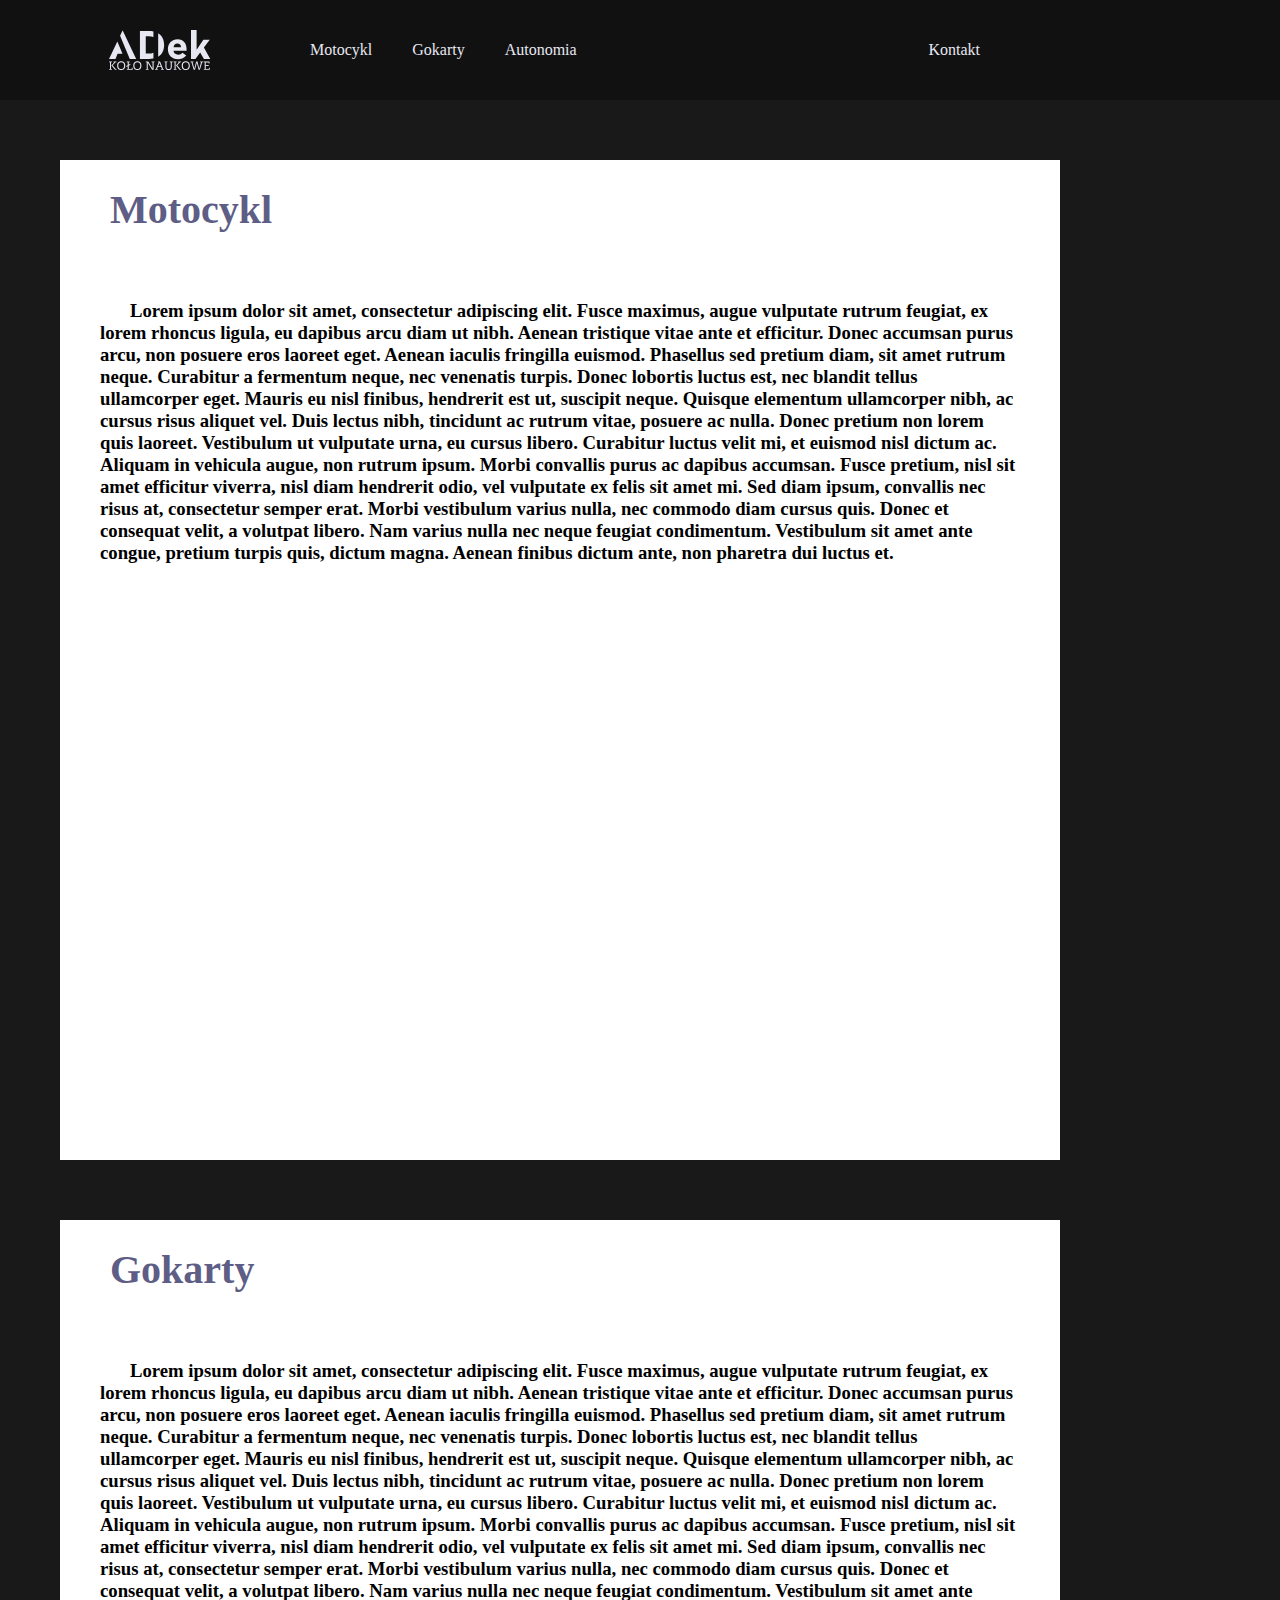
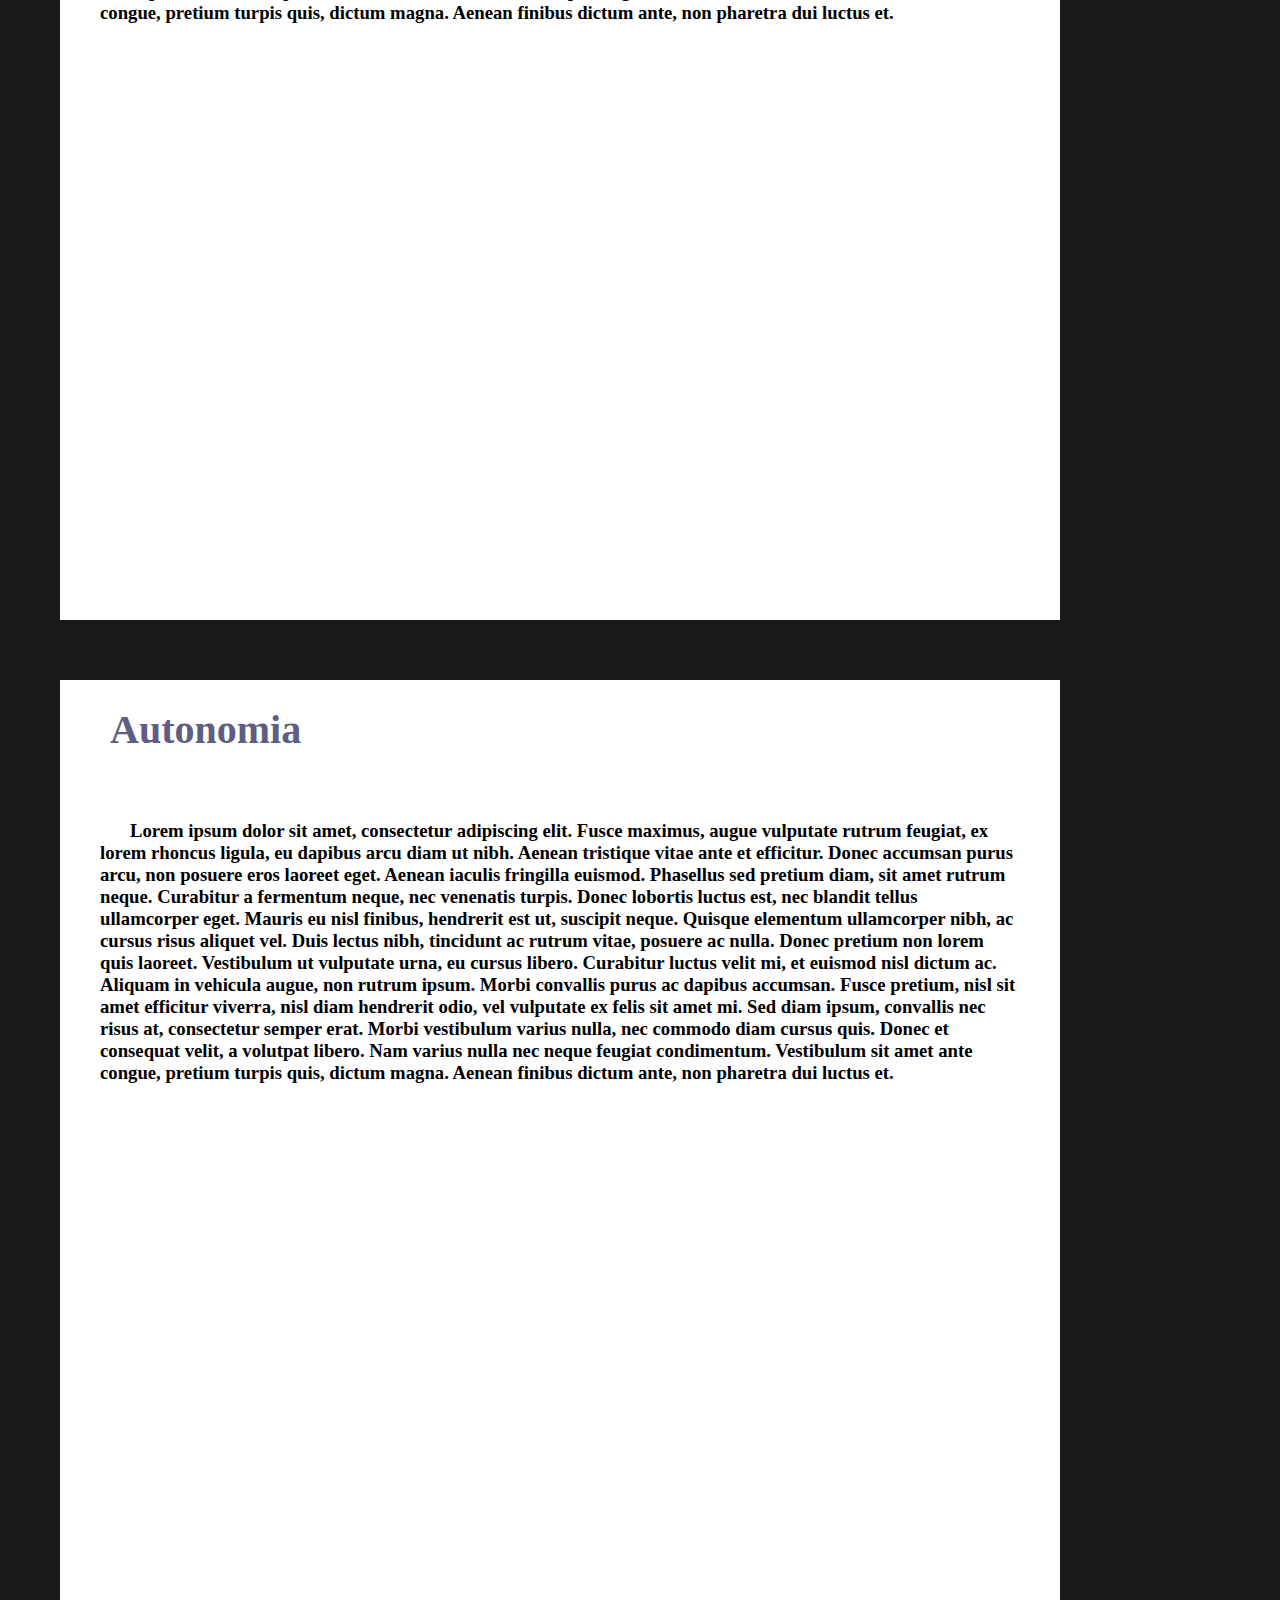
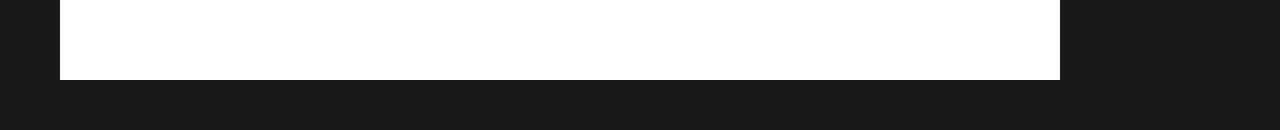
==== index.html @ f491e6d8 "unpack from redundant folder + README update" ====
<!DOCTYPE html>
<html lang="en">
<head>
  <meta charset="UTF-8">
  <title>ADek Koło Naukowe</title>
  <link rel="shortcut icon" href="img/A_shortcut.png" type="image/png" >
  <link rel="stylesheet" href="style.css">
</head>
<body>
  <nav>
    <div class="wrapper">
      <div class="img-logo">
        <a href="index.html">
          <svg xmlns="http://www.w3.org/2000/svg" xmlns:xlink="http://www.w3.org/1999/xlink" preserveAspectRatio="xMidYMid" width="221.938" height="87.625" viewBox="0 0 221.938 87.625">
            <defs>
              <style>
                .cls-1 {
                  fill: #e7e7f2;
                  fill-rule: evenodd;
                }
              </style>
            </defs>
            <g>
              <path d="M221.922,63.344 L207.923,63.344 L199.673,49.095 L189.341,63.344 L179.591,63.344 L179.591,0.015 L191.924,0.015 L191.924,43.512 L206.673,21.097 L220.672,21.097 L207.840,38.512 L221.922,63.344 ZM151.508,54.011 C155.758,54.011 159.091,52.178 160.924,49.761 L169.174,56.011 C165.007,61.344 159.007,64.177 151.091,64.177 C137.842,64.177 129.009,55.011 129.009,42.345 C129.009,29.679 137.675,20.263 150.341,20.263 C163.591,20.263 169.924,30.096 169.924,41.679 L169.924,45.595 L141.425,45.595 C141.759,50.928 145.508,54.011 151.508,54.011 ZM157.841,37.846 C157.674,33.096 154.924,29.513 150.008,29.513 C145.008,29.513 141.759,33.013 141.509,37.846 L157.841,37.846 ZM107.757,7.097 C116.090,12.180 120.756,20.930 120.756,32.679 C120.756,44.428 116.173,53.261 107.757,58.344 L107.757,7.097 ZM67.759,63.344 L67.759,2.098 L87.258,2.098 C90.841,2.098 94.258,2.431 97.341,3.098 L97.341,15.597 C94.425,14.430 90.925,13.847 86.842,13.847 L80.509,13.847 L80.509,51.678 L86.842,51.678 C90.925,51.678 94.425,51.095 97.341,49.845 L97.341,62.344 C94.258,63.011 90.841,63.344 87.258,63.344 L67.759,63.344 ZM24.259,12.430 L29.675,1.014 L30.009,1.014 L59.590,63.344 L45.508,63.344 L24.259,12.430 ZM18.843,52.261 L14.176,63.344 L0.010,63.344 L18.259,25.096 L29.592,52.261 L18.843,52.261 Z" class="cls-1"/>
              <path d="M207.514,87.344 C207.432,86.822 207.432,86.272 207.514,85.832 L209.577,85.557 L209.577,70.709 L207.514,70.434 C207.432,69.994 207.432,69.444 207.514,68.921 L220.163,68.921 L220.163,73.376 C219.695,73.458 218.843,73.458 218.376,73.376 L218.156,70.984 L211.914,70.984 L211.914,77.060 L218.376,76.895 L218.376,78.958 L211.914,78.793 L211.914,85.282 L218.705,85.282 L218.925,82.890 C219.393,82.807 220.245,82.807 220.713,82.890 L220.713,87.344 L207.514,87.344 ZM204.157,70.709 L199.152,87.344 L196.375,87.344 L192.498,72.358 L192.388,71.259 L192.333,71.259 L192.223,72.358 L188.346,87.344 L185.569,87.344 L180.565,70.709 L178.585,70.434 C178.502,69.994 178.502,69.444 178.585,68.921 L185.047,68.921 C185.129,69.444 185.129,69.994 185.047,70.434 L183.039,70.709 L186.834,84.182 L186.944,85.282 L186.999,85.282 L187.109,84.182 L190.931,69.196 L193.873,69.196 L197.612,84.182 L197.722,85.282 L197.777,85.282 L197.887,84.182 L201.682,70.681 L199.730,70.434 C199.647,69.994 199.647,69.444 199.730,68.921 L206.136,68.921 C206.219,69.444 206.219,69.994 206.136,70.434 L204.157,70.709 ZM168.189,87.619 C163.844,87.619 159.252,85.254 159.252,78.133 C159.252,71.011 163.844,68.646 168.189,68.646 C172.533,68.646 177.125,71.011 177.125,78.133 C177.125,85.254 172.533,87.619 168.189,87.619 ZM168.189,70.709 C164.807,70.709 161.727,72.908 161.727,78.133 C161.727,83.357 164.807,85.557 168.189,85.557 C171.571,85.557 174.650,83.357 174.650,78.133 C174.650,72.908 171.571,70.709 168.189,70.709 ZM154.576,87.344 L146.794,77.610 L153.118,70.654 L151.441,70.434 C151.359,69.994 151.359,69.444 151.441,68.921 L157.765,68.921 C157.848,69.444 157.848,69.994 157.765,70.434 L155.703,70.709 L149.736,77.445 L149.186,77.583 L149.186,77.638 L149.736,77.775 L156.143,85.584 L158.205,85.832 C158.288,86.272 158.288,86.822 158.205,87.344 L154.576,87.344 ZM145.969,70.709 L145.969,85.557 L148.031,85.832 C148.114,86.272 148.114,86.822 148.031,87.344 L141.570,87.344 C141.487,86.822 141.487,86.272 141.570,85.832 L143.632,85.557 L143.632,70.709 L141.570,70.434 C141.487,69.994 141.487,69.444 141.570,68.921 L148.031,68.921 C148.114,69.444 148.114,69.994 148.031,70.434 L145.969,70.709 ZM137.580,70.709 L137.580,80.882 C137.580,85.419 134.858,87.619 130.569,87.619 C126.279,87.619 123.557,85.419 123.557,80.882 L123.557,70.709 L121.495,70.434 C121.412,69.994 121.412,69.444 121.495,68.921 L127.956,68.921 C128.039,69.444 128.039,69.994 127.956,70.434 L125.894,70.709 L125.894,80.882 C125.894,83.907 127.379,85.557 130.569,85.557 C133.758,85.557 135.243,83.907 135.243,80.882 L135.243,70.709 L133.181,70.434 C133.098,69.994 133.098,69.444 133.181,68.921 L139.642,68.921 C139.725,69.444 139.725,69.994 139.642,70.434 L137.580,70.709 ZM113.931,87.344 C113.848,86.822 113.848,86.272 113.931,85.832 L115.883,85.584 L114.233,81.295 L106.892,81.295 L105.214,85.557 L107.222,85.832 C107.304,86.272 107.304,86.822 107.222,87.344 L100.760,87.344 C100.678,86.822 100.678,86.272 100.760,85.832 L102.767,85.557 L108.844,70.626 L107.194,70.434 C107.112,69.994 107.112,69.444 107.194,68.921 L111.869,68.921 L118.468,85.584 L120.392,85.832 C120.475,86.272 120.475,86.822 120.392,87.344 L113.931,87.344 ZM110.741,72.084 L110.631,70.984 L110.576,70.984 L110.466,72.084 L107.689,79.233 L113.463,79.233 L110.741,72.084 ZM97.733,70.709 L97.733,87.344 L94.378,87.344 L85.305,72.194 L85.002,71.094 L84.947,71.094 L84.947,85.557 L87.009,85.832 C87.092,86.272 87.092,86.822 87.009,87.344 L80.548,87.344 C80.465,86.822 80.465,86.272 80.548,85.832 L82.610,85.557 L82.610,70.709 L80.548,70.434 C80.465,69.994 80.465,69.444 80.548,68.921 L85.964,68.921 L95.011,84.044 L95.341,85.419 L95.396,85.419 L95.396,70.709 L93.333,70.434 C93.251,69.994 93.251,69.444 93.333,68.921 L99.795,68.921 C99.878,69.444 99.878,69.994 99.795,70.434 L97.733,70.709 ZM62.122,87.619 C57.778,87.619 53.186,85.254 53.186,78.133 C53.186,71.011 57.778,68.646 62.122,68.646 C66.466,68.646 71.058,71.011 71.058,78.133 C71.058,85.254 66.466,87.619 62.122,87.619 ZM62.122,70.709 C58.740,70.709 55.660,72.908 55.660,78.133 C55.660,83.357 58.740,85.557 62.122,85.557 C65.504,85.557 68.584,83.357 68.584,78.133 C68.584,72.908 65.504,70.709 62.122,70.709 ZM38.913,85.832 L40.975,85.557 L40.975,79.205 L37.923,81.157 L37.923,79.095 L40.975,77.363 L40.975,70.709 L38.913,70.434 C38.831,69.994 38.831,69.444 38.913,68.921 L45.375,68.921 C45.457,69.444 45.457,69.994 45.375,70.434 L43.313,70.709 L43.313,76.263 L46.860,74.146 L46.860,76.208 L43.313,78.133 L43.313,85.282 L49.829,85.282 L50.049,82.890 C50.517,82.807 51.369,82.807 51.837,82.890 L51.837,87.344 L38.913,87.344 C38.831,86.822 38.831,86.272 38.913,85.832 ZM26.730,87.619 C22.385,87.619 17.794,85.254 17.794,78.133 C17.794,71.011 22.385,68.646 26.730,68.646 C31.074,68.646 35.666,71.011 35.666,78.133 C35.666,85.254 31.074,87.619 26.730,87.619 ZM26.730,70.709 C23.348,70.709 20.268,72.908 20.268,78.133 C20.268,83.357 23.348,85.557 26.730,85.557 C30.112,85.557 33.191,83.357 33.191,78.133 C33.191,72.908 30.112,70.709 26.730,70.709 ZM13.117,87.344 L5.335,77.610 L11.660,70.654 L9.982,70.434 C9.900,69.994 9.900,69.444 9.982,68.921 L16.306,68.921 C16.389,69.444 16.389,69.994 16.306,70.434 L14.244,70.709 L8.277,77.445 L7.728,77.583 L7.728,77.638 L8.277,77.775 L14.684,85.584 L16.746,85.832 C16.829,86.272 16.829,86.822 16.746,87.344 L13.117,87.344 ZM4.510,70.709 L4.510,85.557 L6.573,85.832 C6.655,86.272 6.655,86.822 6.573,87.344 L0.111,87.344 C0.029,86.822 0.029,86.272 0.111,85.832 L2.173,85.557 L2.173,70.709 L0.111,70.434 C0.029,69.994 0.029,69.444 0.111,68.921 L6.573,68.921 C6.655,69.444 6.655,69.994 6.573,70.434 L4.510,70.709 Z" class="cls-1"/>
            </g>
          </svg>
        </a>
      </div>
      <ul class="nav-left">
        <li><a href="#moto">Motocykl</a></li>
        <li><a href="#gok">Gokarty</a></li>
        <li><a href="#auto">Autonomia</a></li>
      </ul>
      <ul class="nav-right">
        <li><a href="kontakt.html">Kontakt</a></li>
      </ul>
    </div>
  </nav>
  <div class="wrapper box">
    <h2 id="moto">Motocykl</h2>
    <h3>Lorem ipsum dolor sit amet, consectetur adipiscing elit. Fusce maximus, augue vulputate rutrum feugiat, ex lorem rhoncus ligula, eu dapibus arcu diam ut nibh. Aenean tristique vitae ante et efficitur. Donec accumsan purus arcu, non posuere eros laoreet eget. Aenean iaculis fringilla euismod. Phasellus sed pretium diam, sit amet rutrum neque. Curabitur a fermentum neque, nec venenatis turpis. Donec lobortis luctus est, nec blandit tellus ullamcorper eget.

      Mauris eu nisl finibus, hendrerit est ut, suscipit neque. Quisque elementum ullamcorper nibh, ac cursus risus aliquet vel. Duis lectus nibh, tincidunt ac rutrum vitae, posuere ac nulla. Donec pretium non lorem quis laoreet. Vestibulum ut vulputate urna, eu cursus libero. Curabitur luctus velit mi, et euismod nisl dictum ac. Aliquam in vehicula augue, non rutrum ipsum. Morbi convallis purus ac dapibus accumsan. Fusce pretium, nisl sit amet efficitur viverra, nisl diam hendrerit odio, vel vulputate ex felis sit amet mi. Sed diam ipsum, convallis nec risus at, consectetur semper erat. Morbi vestibulum varius nulla, nec commodo diam cursus quis. Donec et consequat velit, a volutpat libero. Nam varius nulla nec neque feugiat condimentum. Vestibulum sit amet ante congue, pretium turpis quis, dictum magna. Aenean finibus dictum ante, non pharetra dui luctus et.</h3>
  </div>
  <div class="wrapper box">
    <h2 id="gok">Gokarty</h2>
    <h3>Lorem ipsum dolor sit amet, consectetur adipiscing elit. Fusce maximus, augue vulputate rutrum feugiat, ex lorem rhoncus ligula, eu dapibus arcu diam ut nibh. Aenean tristique vitae ante et efficitur. Donec accumsan purus arcu, non posuere eros laoreet eget. Aenean iaculis fringilla euismod. Phasellus sed pretium diam, sit amet rutrum neque. Curabitur a fermentum neque, nec venenatis turpis. Donec lobortis luctus est, nec blandit tellus ullamcorper eget.

      Mauris eu nisl finibus, hendrerit est ut, suscipit neque. Quisque elementum ullamcorper nibh, ac cursus risus aliquet vel. Duis lectus nibh, tincidunt ac rutrum vitae, posuere ac nulla. Donec pretium non lorem quis laoreet. Vestibulum ut vulputate urna, eu cursus libero. Curabitur luctus velit mi, et euismod nisl dictum ac. Aliquam in vehicula augue, non rutrum ipsum. Morbi convallis purus ac dapibus accumsan. Fusce pretium, nisl sit amet efficitur viverra, nisl diam hendrerit odio, vel vulputate ex felis sit amet mi. Sed diam ipsum, convallis nec risus at, consectetur semper erat. Morbi vestibulum varius nulla, nec commodo diam cursus quis. Donec et consequat velit, a volutpat libero. Nam varius nulla nec neque feugiat condimentum. Vestibulum sit amet ante congue, pretium turpis quis, dictum magna. Aenean finibus dictum ante, non pharetra dui luctus et.</h3>
  </div>
  <div class="wrapper box">
    <h2 id="auto">Autonomia</h2>
    <h3>Lorem ipsum dolor sit amet, consectetur adipiscing elit. Fusce maximus, augue vulputate rutrum feugiat, ex lorem rhoncus ligula, eu dapibus arcu diam ut nibh. Aenean tristique vitae ante et efficitur. Donec accumsan purus arcu, non posuere eros laoreet eget. Aenean iaculis fringilla euismod. Phasellus sed pretium diam, sit amet rutrum neque. Curabitur a fermentum neque, nec venenatis turpis. Donec lobortis luctus est, nec blandit tellus ullamcorper eget.
      
    Mauris eu nisl finibus, hendrerit est ut, suscipit neque. Quisque elementum ullamcorper nibh, ac cursus risus aliquet vel. Duis lectus nibh, tincidunt ac rutrum vitae, posuere ac nulla. Donec pretium non lorem quis laoreet. Vestibulum ut vulputate urna, eu cursus libero. Curabitur luctus velit mi, et euismod nisl dictum ac. Aliquam in vehicula augue, non rutrum ipsum. Morbi convallis purus ac dapibus accumsan. Fusce pretium, nisl sit amet efficitur viverra, nisl diam hendrerit odio, vel vulputate ex felis sit amet mi. Sed diam ipsum, convallis nec risus at, consectetur semper erat. Morbi vestibulum varius nulla, nec commodo diam cursus quis. Donec et consequat velit, a volutpat libero. Nam varius nulla nec neque feugiat condimentum. Vestibulum sit amet ante congue, pretium turpis quis, dictum magna. Aenean finibus dictum ante, non pharetra dui luctus et.</h3>
  </div>
</body>
</html>
---- style.css ----
*{
  margin: 0;
  padding: 0;
  font-family:lato;
}

body {
  background-color:#1a1919;
}

#wip_body {
  background-color:#2b2b4e;
}

nav {
  
  width: 100%;
  height: 100px;
  background-color: #111111;
}

.wrapper {
  display: flex;
  margin: 0 auto 0 60px;
  width: 1000px;
}

.img-logo {
  position: relative;
  width:200px; 
  height:100px;
  text-align:center;
  margin-right: 30px;
}

.img-logo a svg {
  height: 40px;
  width:auto;
  top: 50%;
  margin-top: 30px;
  transition: transform .5s;
}

.img-logo a svg:hover{
  transform: scale(1.1);
}

ul {

}

ul li {
  float: left;
  list-style: none;
  line-height: 100px;
}

ul li a {
  display: block;
  text-decoration:none;
  color: #e7e7f2;
  padding: 0 20px;
}

ul li a:hover {
  color: #b6acd8;
  /*background-color: #2b2b4e;*/
}

.nav-right {
  margin: 0 60px 0 auto;
}

.nav-right li {
  float: right;
}

.nav-right li a {
  
}

.box {
  display:block;
  margin-top:60px;
  margin-bottom: 50px;
  width:1000px;
  height:1000px;
  background-color: #ffffff;
}

.box h2 {
  font-size: 40px;
  color: #5d5d85;
  text-indent:50px;
  line-height: 100px;
}

.box h3 {
  margin: 40px;
  text-indent: 30px;
}

#wip-box {
  position: relative;
  width:200px;
  height:200px;
}

#wip_video {
  height: 260px;
  width:auto;
  padding:20px;

  margin: 200px 400px;
}
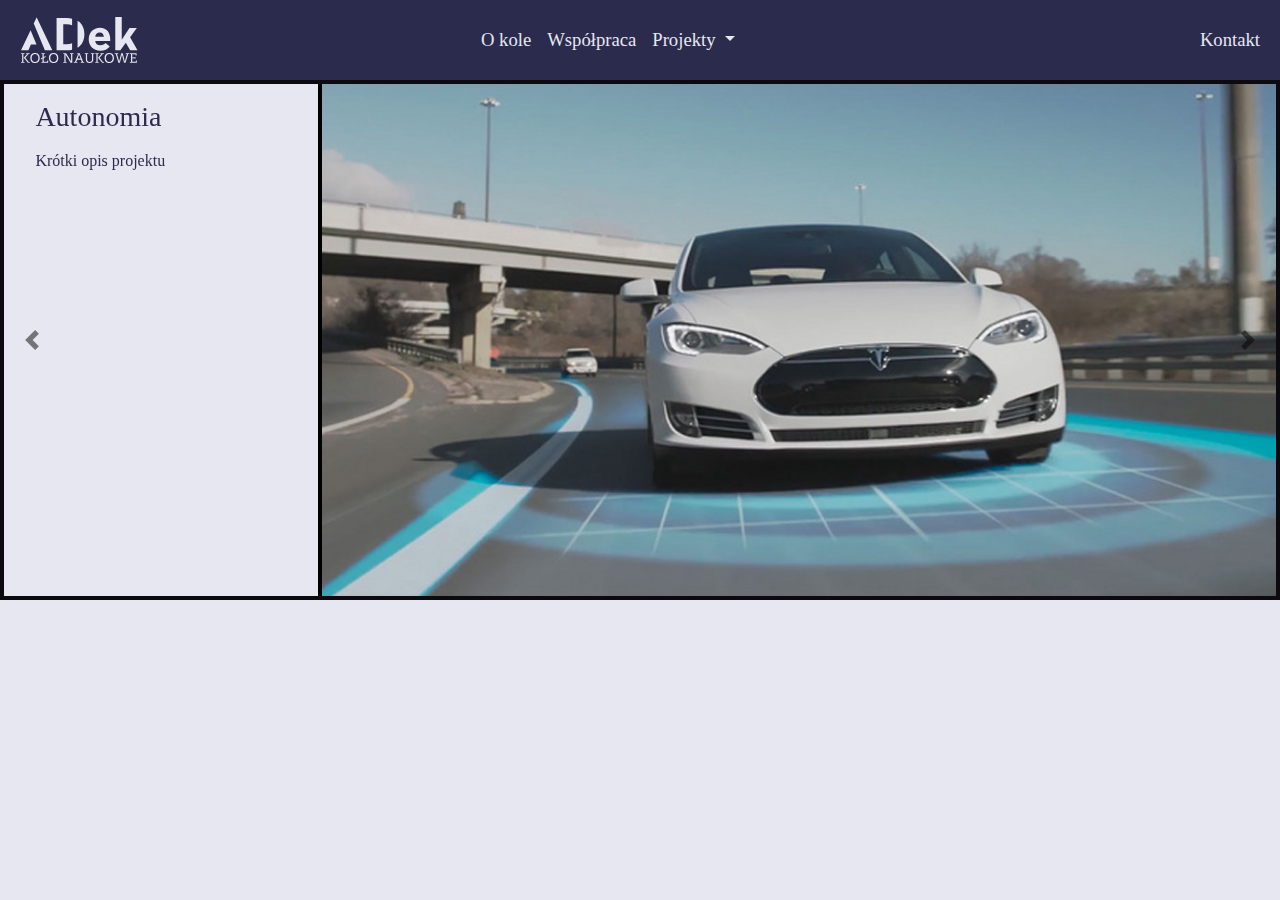
==== commit c2d0ddfe: "Created WIP page & begin rework of index" ====
--- a/index.html
+++ b/index.html
@@ -2,58 +2,141 @@
 <html lang="en">
 <head>
   <meta charset="UTF-8">
+
   <title>ADek Koło Naukowe</title>
-  <link rel="shortcut icon" href="img/A_shortcut.png" type="image/png" >
-  <link rel="stylesheet" href="style.css">
+  <link rel="shortcut icon" href="img/A_shortcut.png" type="image/png">
+
+    <!--JQuery is needed for responsive items-->
+    <script src="https://code.jquery.com/jquery-3.2.1.slim.min.js" integrity="sha384-KJ3o2DKtIkvYIK3UENzmM7KCkRr/rE9/Qpg6aAZGJwFDMVNA/GpGFF93hXpG5KkN" crossorigin="anonymous"></script>
+
+    <!--Check if this is a Bootstrap requirement or can be cut-->
+    <script src="https://cdnjs.cloudflare.com/ajax/libs/popper.js/1.12.9/umd/popper.min.js" integrity="sha384-ApNbgh9B+Y1QKtv3Rn7W3mgPxhU9K/ScQsAP7hUibX39j7fakFPskvXusvfa0b4Q" crossorigin="anonymous"></script>
+    
+    <!--Bootstrap. Linked online now, should be linked locally in final version.-->
+    <script src="https://maxcdn.bootstrapcdn.com/bootstrap/4.0.0/js/bootstrap.min.js" integrity="sha384-JZR6Spejh4U02d8jOt6vLEHfe/JQGiRRSQQxSfFWpi1MquVdAyjUar5+76PVCmYl" crossorigin="anonymous"></script>
+    <link rel="stylesheet" href="https://maxcdn.bootstrapcdn.com/bootstrap/4.0.0/css/bootstrap.min.css" integrity="sha384-Gn5384xqQ1aoWXA+058RXPxPg6fy4IWvTNh0E263XmFcJlSAwiGgFAW/dAiS6JXm" crossorigin="anonymous">
+    
+    <!--Custom CSS-->
+    <link rel="stylesheet" type="text/css" href="style.css">
 </head>
+
 <body>
-  <nav>
-    <div class="wrapper">
-      <div class="img-logo">
-        <a href="index.html">
-          <svg xmlns="http://www.w3.org/2000/svg" xmlns:xlink="http://www.w3.org/1999/xlink" preserveAspectRatio="xMidYMid" width="221.938" height="87.625" viewBox="0 0 221.938 87.625">
-            <defs>
-              <style>
-                .cls-1 {
-                  fill: #e7e7f2;
-                  fill-rule: evenodd;
-                }
-              </style>
-            </defs>
-            <g>
-              <path d="M221.922,63.344 L207.923,63.344 L199.673,49.095 L189.341,63.344 L179.591,63.344 L179.591,0.015 L191.924,0.015 L191.924,43.512 L206.673,21.097 L220.672,21.097 L207.840,38.512 L221.922,63.344 ZM151.508,54.011 C155.758,54.011 159.091,52.178 160.924,49.761 L169.174,56.011 C165.007,61.344 159.007,64.177 151.091,64.177 C137.842,64.177 129.009,55.011 129.009,42.345 C129.009,29.679 137.675,20.263 150.341,20.263 C163.591,20.263 169.924,30.096 169.924,41.679 L169.924,45.595 L141.425,45.595 C141.759,50.928 145.508,54.011 151.508,54.011 ZM157.841,37.846 C157.674,33.096 154.924,29.513 150.008,29.513 C145.008,29.513 141.759,33.013 141.509,37.846 L157.841,37.846 ZM107.757,7.097 C116.090,12.180 120.756,20.930 120.756,32.679 C120.756,44.428 116.173,53.261 107.757,58.344 L107.757,7.097 ZM67.759,63.344 L67.759,2.098 L87.258,2.098 C90.841,2.098 94.258,2.431 97.341,3.098 L97.341,15.597 C94.425,14.430 90.925,13.847 86.842,13.847 L80.509,13.847 L80.509,51.678 L86.842,51.678 C90.925,51.678 94.425,51.095 97.341,49.845 L97.341,62.344 C94.258,63.011 90.841,63.344 87.258,63.344 L67.759,63.344 ZM24.259,12.430 L29.675,1.014 L30.009,1.014 L59.590,63.344 L45.508,63.344 L24.259,12.430 ZM18.843,52.261 L14.176,63.344 L0.010,63.344 L18.259,25.096 L29.592,52.261 L18.843,52.261 Z" class="cls-1"/>
-              <path d="M207.514,87.344 C207.432,86.822 207.432,86.272 207.514,85.832 L209.577,85.557 L209.577,70.709 L207.514,70.434 C207.432,69.994 207.432,69.444 207.514,68.921 L220.163,68.921 L220.163,73.376 C219.695,73.458 218.843,73.458 218.376,73.376 L218.156,70.984 L211.914,70.984 L211.914,77.060 L218.376,76.895 L218.376,78.958 L211.914,78.793 L211.914,85.282 L218.705,85.282 L218.925,82.890 C219.393,82.807 220.245,82.807 220.713,82.890 L220.713,87.344 L207.514,87.344 ZM204.157,70.709 L199.152,87.344 L196.375,87.344 L192.498,72.358 L192.388,71.259 L192.333,71.259 L192.223,72.358 L188.346,87.344 L185.569,87.344 L180.565,70.709 L178.585,70.434 C178.502,69.994 178.502,69.444 178.585,68.921 L185.047,68.921 C185.129,69.444 185.129,69.994 185.047,70.434 L183.039,70.709 L186.834,84.182 L186.944,85.282 L186.999,85.282 L187.109,84.182 L190.931,69.196 L193.873,69.196 L197.612,84.182 L197.722,85.282 L197.777,85.282 L197.887,84.182 L201.682,70.681 L199.730,70.434 C199.647,69.994 199.647,69.444 199.730,68.921 L206.136,68.921 C206.219,69.444 206.219,69.994 206.136,70.434 L204.157,70.709 ZM168.189,87.619 C163.844,87.619 159.252,85.254 159.252,78.133 C159.252,71.011 163.844,68.646 168.189,68.646 C172.533,68.646 177.125,71.011 177.125,78.133 C177.125,85.254 172.533,87.619 168.189,87.619 ZM168.189,70.709 C164.807,70.709 161.727,72.908 161.727,78.133 C161.727,83.357 164.807,85.557 168.189,85.557 C171.571,85.557 174.650,83.357 174.650,78.133 C174.650,72.908 171.571,70.709 168.189,70.709 ZM154.576,87.344 L146.794,77.610 L153.118,70.654 L151.441,70.434 C151.359,69.994 151.359,69.444 151.441,68.921 L157.765,68.921 C157.848,69.444 157.848,69.994 157.765,70.434 L155.703,70.709 L149.736,77.445 L149.186,77.583 L149.186,77.638 L149.736,77.775 L156.143,85.584 L158.205,85.832 C158.288,86.272 158.288,86.822 158.205,87.344 L154.576,87.344 ZM145.969,70.709 L145.969,85.557 L148.031,85.832 C148.114,86.272 148.114,86.822 148.031,87.344 L141.570,87.344 C141.487,86.822 141.487,86.272 141.570,85.832 L143.632,85.557 L143.632,70.709 L141.570,70.434 C141.487,69.994 141.487,69.444 141.570,68.921 L148.031,68.921 C148.114,69.444 148.114,69.994 148.031,70.434 L145.969,70.709 ZM137.580,70.709 L137.580,80.882 C137.580,85.419 134.858,87.619 130.569,87.619 C126.279,87.619 123.557,85.419 123.557,80.882 L123.557,70.709 L121.495,70.434 C121.412,69.994 121.412,69.444 121.495,68.921 L127.956,68.921 C128.039,69.444 128.039,69.994 127.956,70.434 L125.894,70.709 L125.894,80.882 C125.894,83.907 127.379,85.557 130.569,85.557 C133.758,85.557 135.243,83.907 135.243,80.882 L135.243,70.709 L133.181,70.434 C133.098,69.994 133.098,69.444 133.181,68.921 L139.642,68.921 C139.725,69.444 139.725,69.994 139.642,70.434 L137.580,70.709 ZM113.931,87.344 C113.848,86.822 113.848,86.272 113.931,85.832 L115.883,85.584 L114.233,81.295 L106.892,81.295 L105.214,85.557 L107.222,85.832 C107.304,86.272 107.304,86.822 107.222,87.344 L100.760,87.344 C100.678,86.822 100.678,86.272 100.760,85.832 L102.767,85.557 L108.844,70.626 L107.194,70.434 C107.112,69.994 107.112,69.444 107.194,68.921 L111.869,68.921 L118.468,85.584 L120.392,85.832 C120.475,86.272 120.475,86.822 120.392,87.344 L113.931,87.344 ZM110.741,72.084 L110.631,70.984 L110.576,70.984 L110.466,72.084 L107.689,79.233 L113.463,79.233 L110.741,72.084 ZM97.733,70.709 L97.733,87.344 L94.378,87.344 L85.305,72.194 L85.002,71.094 L84.947,71.094 L84.947,85.557 L87.009,85.832 C87.092,86.272 87.092,86.822 87.009,87.344 L80.548,87.344 C80.465,86.822 80.465,86.272 80.548,85.832 L82.610,85.557 L82.610,70.709 L80.548,70.434 C80.465,69.994 80.465,69.444 80.548,68.921 L85.964,68.921 L95.011,84.044 L95.341,85.419 L95.396,85.419 L95.396,70.709 L93.333,70.434 C93.251,69.994 93.251,69.444 93.333,68.921 L99.795,68.921 C99.878,69.444 99.878,69.994 99.795,70.434 L97.733,70.709 ZM62.122,87.619 C57.778,87.619 53.186,85.254 53.186,78.133 C53.186,71.011 57.778,68.646 62.122,68.646 C66.466,68.646 71.058,71.011 71.058,78.133 C71.058,85.254 66.466,87.619 62.122,87.619 ZM62.122,70.709 C58.740,70.709 55.660,72.908 55.660,78.133 C55.660,83.357 58.740,85.557 62.122,85.557 C65.504,85.557 68.584,83.357 68.584,78.133 C68.584,72.908 65.504,70.709 62.122,70.709 ZM38.913,85.832 L40.975,85.557 L40.975,79.205 L37.923,81.157 L37.923,79.095 L40.975,77.363 L40.975,70.709 L38.913,70.434 C38.831,69.994 38.831,69.444 38.913,68.921 L45.375,68.921 C45.457,69.444 45.457,69.994 45.375,70.434 L43.313,70.709 L43.313,76.263 L46.860,74.146 L46.860,76.208 L43.313,78.133 L43.313,85.282 L49.829,85.282 L50.049,82.890 C50.517,82.807 51.369,82.807 51.837,82.890 L51.837,87.344 L38.913,87.344 C38.831,86.822 38.831,86.272 38.913,85.832 ZM26.730,87.619 C22.385,87.619 17.794,85.254 17.794,78.133 C17.794,71.011 22.385,68.646 26.730,68.646 C31.074,68.646 35.666,71.011 35.666,78.133 C35.666,85.254 31.074,87.619 26.730,87.619 ZM26.730,70.709 C23.348,70.709 20.268,72.908 20.268,78.133 C20.268,83.357 23.348,85.557 26.730,85.557 C30.112,85.557 33.191,83.357 33.191,78.133 C33.191,72.908 30.112,70.709 26.730,70.709 ZM13.117,87.344 L5.335,77.610 L11.660,70.654 L9.982,70.434 C9.900,69.994 9.900,69.444 9.982,68.921 L16.306,68.921 C16.389,69.444 16.389,69.994 16.306,70.434 L14.244,70.709 L8.277,77.445 L7.728,77.583 L7.728,77.638 L8.277,77.775 L14.684,85.584 L16.746,85.832 C16.829,86.272 16.829,86.822 16.746,87.344 L13.117,87.344 ZM4.510,70.709 L4.510,85.557 L6.573,85.832 C6.655,86.272 6.655,86.822 6.573,87.344 L0.111,87.344 C0.029,86.822 0.029,86.272 0.111,85.832 L2.173,85.557 L2.173,70.709 L0.111,70.434 C0.029,69.994 0.029,69.444 0.111,68.921 L6.573,68.921 C6.655,69.444 6.655,69.994 6.573,70.434 L4.510,70.709 Z" class="cls-1"/>
-            </g>
-          </svg>
+
+
+
+  <!--Navbar-->
+  <nav class="navbar navbar-expand-md nav-fill A-theme-dark">
+      
+  <!--Logo-->
+  <!--<div class="img-logo">-->
+    <a class="navbar-brand A-logo-inline" href="index.html">
+      <svg xmlns="http://www.w3.org/2000/svg" xmlns:xlink="http://www.w3.org/1999/xlink" preserveAspectRatio="xMidYMid" width="221.938" height="87.625" viewBox="0 0 221.938 87.625">
+        <defs>
+          <style>
+            .cls-1 {
+              fill: #e7e7f2;
+              fill-rule: evenodd;
+            }
+          </style>
+        </defs>
+        <g>
+          <path d="M221.922,63.344 L207.923,63.344 L199.673,49.095 L189.341,63.344 L179.591,63.344 L179.591,0.015 L191.924,0.015 L191.924,43.512 L206.673,21.097 L220.672,21.097 L207.840,38.512 L221.922,63.344 ZM151.508,54.011 C155.758,54.011 159.091,52.178 160.924,49.761 L169.174,56.011 C165.007,61.344 159.007,64.177 151.091,64.177 C137.842,64.177 129.009,55.011 129.009,42.345 C129.009,29.679 137.675,20.263 150.341,20.263 C163.591,20.263 169.924,30.096 169.924,41.679 L169.924,45.595 L141.425,45.595 C141.759,50.928 145.508,54.011 151.508,54.011 ZM157.841,37.846 C157.674,33.096 154.924,29.513 150.008,29.513 C145.008,29.513 141.759,33.013 141.509,37.846 L157.841,37.846 ZM107.757,7.097 C116.090,12.180 120.756,20.930 120.756,32.679 C120.756,44.428 116.173,53.261 107.757,58.344 L107.757,7.097 ZM67.759,63.344 L67.759,2.098 L87.258,2.098 C90.841,2.098 94.258,2.431 97.341,3.098 L97.341,15.597 C94.425,14.430 90.925,13.847 86.842,13.847 L80.509,13.847 L80.509,51.678 L86.842,51.678 C90.925,51.678 94.425,51.095 97.341,49.845 L97.341,62.344 C94.258,63.011 90.841,63.344 87.258,63.344 L67.759,63.344 ZM24.259,12.430 L29.675,1.014 L30.009,1.014 L59.590,63.344 L45.508,63.344 L24.259,12.430 ZM18.843,52.261 L14.176,63.344 L0.010,63.344 L18.259,25.096 L29.592,52.261 L18.843,52.261 Z" class="cls-1"/>
+          <path d="M207.514,87.344 C207.432,86.822 207.432,86.272 207.514,85.832 L209.577,85.557 L209.577,70.709 L207.514,70.434 C207.432,69.994 207.432,69.444 207.514,68.921 L220.163,68.921 L220.163,73.376 C219.695,73.458 218.843,73.458 218.376,73.376 L218.156,70.984 L211.914,70.984 L211.914,77.060 L218.376,76.895 L218.376,78.958 L211.914,78.793 L211.914,85.282 L218.705,85.282 L218.925,82.890 C219.393,82.807 220.245,82.807 220.713,82.890 L220.713,87.344 L207.514,87.344 ZM204.157,70.709 L199.152,87.344 L196.375,87.344 L192.498,72.358 L192.388,71.259 L192.333,71.259 L192.223,72.358 L188.346,87.344 L185.569,87.344 L180.565,70.709 L178.585,70.434 C178.502,69.994 178.502,69.444 178.585,68.921 L185.047,68.921 C185.129,69.444 185.129,69.994 185.047,70.434 L183.039,70.709 L186.834,84.182 L186.944,85.282 L186.999,85.282 L187.109,84.182 L190.931,69.196 L193.873,69.196 L197.612,84.182 L197.722,85.282 L197.777,85.282 L197.887,84.182 L201.682,70.681 L199.730,70.434 C199.647,69.994 199.647,69.444 199.730,68.921 L206.136,68.921 C206.219,69.444 206.219,69.994 206.136,70.434 L204.157,70.709 ZM168.189,87.619 C163.844,87.619 159.252,85.254 159.252,78.133 C159.252,71.011 163.844,68.646 168.189,68.646 C172.533,68.646 177.125,71.011 177.125,78.133 C177.125,85.254 172.533,87.619 168.189,87.619 ZM168.189,70.709 C164.807,70.709 161.727,72.908 161.727,78.133 C161.727,83.357 164.807,85.557 168.189,85.557 C171.571,85.557 174.650,83.357 174.650,78.133 C174.650,72.908 171.571,70.709 168.189,70.709 ZM154.576,87.344 L146.794,77.610 L153.118,70.654 L151.441,70.434 C151.359,69.994 151.359,69.444 151.441,68.921 L157.765,68.921 C157.848,69.444 157.848,69.994 157.765,70.434 L155.703,70.709 L149.736,77.445 L149.186,77.583 L149.186,77.638 L149.736,77.775 L156.143,85.584 L158.205,85.832 C158.288,86.272 158.288,86.822 158.205,87.344 L154.576,87.344 ZM145.969,70.709 L145.969,85.557 L148.031,85.832 C148.114,86.272 148.114,86.822 148.031,87.344 L141.570,87.344 C141.487,86.822 141.487,86.272 141.570,85.832 L143.632,85.557 L143.632,70.709 L141.570,70.434 C141.487,69.994 141.487,69.444 141.570,68.921 L148.031,68.921 C148.114,69.444 148.114,69.994 148.031,70.434 L145.969,70.709 ZM137.580,70.709 L137.580,80.882 C137.580,85.419 134.858,87.619 130.569,87.619 C126.279,87.619 123.557,85.419 123.557,80.882 L123.557,70.709 L121.495,70.434 C121.412,69.994 121.412,69.444 121.495,68.921 L127.956,68.921 C128.039,69.444 128.039,69.994 127.956,70.434 L125.894,70.709 L125.894,80.882 C125.894,83.907 127.379,85.557 130.569,85.557 C133.758,85.557 135.243,83.907 135.243,80.882 L135.243,70.709 L133.181,70.434 C133.098,69.994 133.098,69.444 133.181,68.921 L139.642,68.921 C139.725,69.444 139.725,69.994 139.642,70.434 L137.580,70.709 ZM113.931,87.344 C113.848,86.822 113.848,86.272 113.931,85.832 L115.883,85.584 L114.233,81.295 L106.892,81.295 L105.214,85.557 L107.222,85.832 C107.304,86.272 107.304,86.822 107.222,87.344 L100.760,87.344 C100.678,86.822 100.678,86.272 100.760,85.832 L102.767,85.557 L108.844,70.626 L107.194,70.434 C107.112,69.994 107.112,69.444 107.194,68.921 L111.869,68.921 L118.468,85.584 L120.392,85.832 C120.475,86.272 120.475,86.822 120.392,87.344 L113.931,87.344 ZM110.741,72.084 L110.631,70.984 L110.576,70.984 L110.466,72.084 L107.689,79.233 L113.463,79.233 L110.741,72.084 ZM97.733,70.709 L97.733,87.344 L94.378,87.344 L85.305,72.194 L85.002,71.094 L84.947,71.094 L84.947,85.557 L87.009,85.832 C87.092,86.272 87.092,86.822 87.009,87.344 L80.548,87.344 C80.465,86.822 80.465,86.272 80.548,85.832 L82.610,85.557 L82.610,70.709 L80.548,70.434 C80.465,69.994 80.465,69.444 80.548,68.921 L85.964,68.921 L95.011,84.044 L95.341,85.419 L95.396,85.419 L95.396,70.709 L93.333,70.434 C93.251,69.994 93.251,69.444 93.333,68.921 L99.795,68.921 C99.878,69.444 99.878,69.994 99.795,70.434 L97.733,70.709 ZM62.122,87.619 C57.778,87.619 53.186,85.254 53.186,78.133 C53.186,71.011 57.778,68.646 62.122,68.646 C66.466,68.646 71.058,71.011 71.058,78.133 C71.058,85.254 66.466,87.619 62.122,87.619 ZM62.122,70.709 C58.740,70.709 55.660,72.908 55.660,78.133 C55.660,83.357 58.740,85.557 62.122,85.557 C65.504,85.557 68.584,83.357 68.584,78.133 C68.584,72.908 65.504,70.709 62.122,70.709 ZM38.913,85.832 L40.975,85.557 L40.975,79.205 L37.923,81.157 L37.923,79.095 L40.975,77.363 L40.975,70.709 L38.913,70.434 C38.831,69.994 38.831,69.444 38.913,68.921 L45.375,68.921 C45.457,69.444 45.457,69.994 45.375,70.434 L43.313,70.709 L43.313,76.263 L46.860,74.146 L46.860,76.208 L43.313,78.133 L43.313,85.282 L49.829,85.282 L50.049,82.890 C50.517,82.807 51.369,82.807 51.837,82.890 L51.837,87.344 L38.913,87.344 C38.831,86.822 38.831,86.272 38.913,85.832 ZM26.730,87.619 C22.385,87.619 17.794,85.254 17.794,78.133 C17.794,71.011 22.385,68.646 26.730,68.646 C31.074,68.646 35.666,71.011 35.666,78.133 C35.666,85.254 31.074,87.619 26.730,87.619 ZM26.730,70.709 C23.348,70.709 20.268,72.908 20.268,78.133 C20.268,83.357 23.348,85.557 26.730,85.557 C30.112,85.557 33.191,83.357 33.191,78.133 C33.191,72.908 30.112,70.709 26.730,70.709 ZM13.117,87.344 L5.335,77.610 L11.660,70.654 L9.982,70.434 C9.900,69.994 9.900,69.444 9.982,68.921 L16.306,68.921 C16.389,69.444 16.389,69.994 16.306,70.434 L14.244,70.709 L8.277,77.445 L7.728,77.583 L7.728,77.638 L8.277,77.775 L14.684,85.584 L16.746,85.832 C16.829,86.272 16.829,86.822 16.746,87.344 L13.117,87.344 ZM4.510,70.709 L4.510,85.557 L6.573,85.832 C6.655,86.272 6.655,86.822 6.573,87.344 L0.111,87.344 C0.029,86.822 0.029,86.272 0.111,85.832 L2.173,85.557 L2.173,70.709 L0.111,70.434 C0.029,69.994 0.029,69.444 0.111,68.921 L6.573,68.921 C6.655,69.444 6.655,69.994 6.573,70.434 L4.510,70.709 Z" class="cls-1"/>
+        </g>
+      </svg>
+    </a>
+
+    <ul class="navbar-nav ml-auto mr-auto">
+      <li class="nav-item">
+        <a class="nav-link" href="#">O kole</a>
+      </li>
+
+      <li class="nav-item">
+        <a class="nav-link" href="#">Współpraca</a>
+      </li>
+
+      <!--Dropdown-->
+      <li class="nav-item dropdown">
+        <a class="nav-link dropdown-toggle" href="#" id="navbarDropdownMenuLink" data-toggle="dropdown" aria-haspopup="true" aria-expanded="false">
+          Projekty
         </a>
+        <div class="dropdown-menu " aria-labelledby="navbarDropdownMenuLink">
+          <a class="dropdown-item" href="#">Autonomia</a>
+          <a class="dropdown-item" href="#">Motocykl</a>
+          <a class="dropdown-item" href="#">Gokarty</a>
+          <a class="dropdown-item" href="#">Ładowarka?</a>
+        </div>
+      </li>
+    </ul>
+
+    <!--Right-side items on navbar-->
+    <ul class="navbar-nav nav-item-right">
+      <li class="nav-item">
+        <a class="nav-link" href="#">Kontakt</a>
+      </li>
+    </ul>
+  </nav>
+
+  <!--MAIN-->
+  <div class="container-fluid">
+
+    <!--Carousel-->
+    <!--ADD CAROUSEL INDICATORS!!!-->
+    <div id="carouselExampleControls" class="carousel slide w-100" data-ride="carousel">
+      
+      <!--Carousel content-->
+      <div class="carousel-inner w-100">
+        
+        <!--Card 1-->
+        <div class="carousel-item active">
+          <div class="A-carousel-desc">
+            <h3 class="A-carousel-text">Autonomia</h3>
+            <p class="A-carousel-text">Krótki opis projektu</p>
+          </div>
+          <div class="A-carousel-img-wrapper">
+            <img class="A-carousel-img" src="img/car.jpg" alt="Car">
+          </div>
+        </div>
+
+        <!--Card 2-->
+        <div class="carousel-item">
+          <div class="A-carousel-desc">
+            <h3 class="A-carousel-text">Motocykl</h3>
+            <p class="A-carousel-text">Krótki opis projektu</p>
+          </div>
+          <div class="A-carousel-img-wrapper">
+            <img class="A-carousel-img" src="img/moto.jpg" alt="Car">
+          </div>
+        </div>
+
+        <!--Card 3-->
+        <div class="carousel-item">
+          <div class="A-carousel-desc">
+            <h3 class="A-carousel-text">Karty</h3>
+            <p class="A-carousel-text">Krótki opis projektu</p>
+          </div>
+          <div class="A-carousel-img-wrapper">
+            <img class="A-carousel-img" src="img/gokart.jpeg" alt="Car">
+          </div>
+        </div>
+
+
+        
+
       </div>
-      <ul class="nav-left">
-        <li><a href="#moto">Motocykl</a></li>
-        <li><a href="#gok">Gokarty</a></li>
-        <li><a href="#auto">Autonomia</a></li>
-      </ul>
-      <ul class="nav-right">
-        <li><a href="kontakt.html">Kontakt</a></li>
-      </ul>
+      
+      <!--Carousel controls-->
+      <a class="carousel-control-prev" href="#carouselExampleControls" role="button" data-slide="prev">
+        <span class="carousel-control-prev-icon" aria-hidden="true"></span>
+      </a>
+      <a class="carousel-control-next" href="#carouselExampleControls" role="button" data-slide="next">
+        <span class="carousel-control-next-icon" aria-hidden="true"></span>
+      </a>
+      <!--Add carousel controls here-->
+
     </div>
-  </nav>
-  <div class="wrapper box">
-    <h2 id="moto">Motocykl</h2>
-    <h3>Lorem ipsum dolor sit amet, consectetur adipiscing elit. Fusce maximus, augue vulputate rutrum feugiat, ex lorem rhoncus ligula, eu dapibus arcu diam ut nibh. Aenean tristique vitae ante et efficitur. Donec accumsan purus arcu, non posuere eros laoreet eget. Aenean iaculis fringilla euismod. Phasellus sed pretium diam, sit amet rutrum neque. Curabitur a fermentum neque, nec venenatis turpis. Donec lobortis luctus est, nec blandit tellus ullamcorper eget.
+  </div>
 
-      Mauris eu nisl finibus, hendrerit est ut, suscipit neque. Quisque elementum ullamcorper nibh, ac cursus risus aliquet vel. Duis lectus nibh, tincidunt ac rutrum vitae, posuere ac nulla. Donec pretium non lorem quis laoreet. Vestibulum ut vulputate urna, eu cursus libero. Curabitur luctus velit mi, et euismod nisl dictum ac. Aliquam in vehicula augue, non rutrum ipsum. Morbi convallis purus ac dapibus accumsan. Fusce pretium, nisl sit amet efficitur viverra, nisl diam hendrerit odio, vel vulputate ex felis sit amet mi. Sed diam ipsum, convallis nec risus at, consectetur semper erat. Morbi vestibulum varius nulla, nec commodo diam cursus quis. Donec et consequat velit, a volutpat libero. Nam varius nulla nec neque feugiat condimentum. Vestibulum sit amet ante congue, pretium turpis quis, dictum magna. Aenean finibus dictum ante, non pharetra dui luctus et.</h3>
-  </div>
-  <div class="wrapper box">
-    <h2 id="gok">Gokarty</h2>
-    <h3>Lorem ipsum dolor sit amet, consectetur adipiscing elit. Fusce maximus, augue vulputate rutrum feugiat, ex lorem rhoncus ligula, eu dapibus arcu diam ut nibh. Aenean tristique vitae ante et efficitur. Donec accumsan purus arcu, non posuere eros laoreet eget. Aenean iaculis fringilla euismod. Phasellus sed pretium diam, sit amet rutrum neque. Curabitur a fermentum neque, nec venenatis turpis. Donec lobortis luctus est, nec blandit tellus ullamcorper eget.
 
-      Mauris eu nisl finibus, hendrerit est ut, suscipit neque. Quisque elementum ullamcorper nibh, ac cursus risus aliquet vel. Duis lectus nibh, tincidunt ac rutrum vitae, posuere ac nulla. Donec pretium non lorem quis laoreet. Vestibulum ut vulputate urna, eu cursus libero. Curabitur luctus velit mi, et euismod nisl dictum ac. Aliquam in vehicula augue, non rutrum ipsum. Morbi convallis purus ac dapibus accumsan. Fusce pretium, nisl sit amet efficitur viverra, nisl diam hendrerit odio, vel vulputate ex felis sit amet mi. Sed diam ipsum, convallis nec risus at, consectetur semper erat. Morbi vestibulum varius nulla, nec commodo diam cursus quis. Donec et consequat velit, a volutpat libero. Nam varius nulla nec neque feugiat condimentum. Vestibulum sit amet ante congue, pretium turpis quis, dictum magna. Aenean finibus dictum ante, non pharetra dui luctus et.</h3>
-  </div>
-  <div class="wrapper box">
-    <h2 id="auto">Autonomia</h2>
-    <h3>Lorem ipsum dolor sit amet, consectetur adipiscing elit. Fusce maximus, augue vulputate rutrum feugiat, ex lorem rhoncus ligula, eu dapibus arcu diam ut nibh. Aenean tristique vitae ante et efficitur. Donec accumsan purus arcu, non posuere eros laoreet eget. Aenean iaculis fringilla euismod. Phasellus sed pretium diam, sit amet rutrum neque. Curabitur a fermentum neque, nec venenatis turpis. Donec lobortis luctus est, nec blandit tellus ullamcorper eget.
-      
-    Mauris eu nisl finibus, hendrerit est ut, suscipit neque. Quisque elementum ullamcorper nibh, ac cursus risus aliquet vel. Duis lectus nibh, tincidunt ac rutrum vitae, posuere ac nulla. Donec pretium non lorem quis laoreet. Vestibulum ut vulputate urna, eu cursus libero. Curabitur luctus velit mi, et euismod nisl dictum ac. Aliquam in vehicula augue, non rutrum ipsum. Morbi convallis purus ac dapibus accumsan. Fusce pretium, nisl sit amet efficitur viverra, nisl diam hendrerit odio, vel vulputate ex felis sit amet mi. Sed diam ipsum, convallis nec risus at, consectetur semper erat. Morbi vestibulum varius nulla, nec commodo diam cursus quis. Donec et consequat velit, a volutpat libero. Nam varius nulla nec neque feugiat condimentum. Vestibulum sit amet ante congue, pretium turpis quis, dictum magna. Aenean finibus dictum ante, non pharetra dui luctus et.</h3>
-  </div>
 </body>
 </html>--- a/style.css
+++ b/style.css
@@ -1,115 +1,243 @@
+/*==============================================================================================
+Style and theme CSS for ADek - website.
+All custom classes (not customized Bootstrap) should start with the 'A-' prefix (stands for ADek)
+for distinction.
+==============================================================================================*/
+/*==========================================
+----------------TODO:-----------------------
+-get info on navbar layout and subpages (content)
+-navbar contact on right side
+-fun shape in navbar?
+-standardize navbar and bottom bar across all pages
+-play around with pseudo-elements
+==========================================*/
+
+
+/* Global variables for convenience*/
+:root{
+  --color-indigo-dark  : #2b2b4e; /*Convert all of this to HSL later*/
+  --color-black        : #0c090f; /*Maybe? improve palette?*/
+  --color-off-white    : #e7e7f2;
+  --color-indigo-light : #b6acd8;
+  --color-white        : #ffffff;
+  --color-indigo-complementary: #5d5d85;
+  --font-global        : lato;
+  --logo-scale-expand  : 1.15;
+  --logo-block-height  : 10rem;
+  --logo-inline-height : 3.5rem;
+  --carousel-height    : 40vw;
+}
+
+
+/*=============================
+---Global values / Bodies------
+=============================*/
 *{
-  margin: 0;
   padding: 0;
-  font-family:lato;
+  font-family: var(--font-global);
 }
 
 body {
-  background-color:#1a1919;
-}
-
-#wip_body {
-  background-color:#2b2b4e;
-}
-
-nav {
-  
-  width: 100%;
-  height: 100px;
-  background-color: #111111;
-}
-
-.wrapper {
-  display: flex;
-  margin: 0 auto 0 60px;
-  width: 1000px;
-}
-
-.img-logo {
-  position: relative;
-  width:200px; 
-  height:100px;
-  text-align:center;
-  margin-right: 30px;
-}
-
-.img-logo a svg {
-  height: 40px;
-  width:auto;
-  top: 50%;
-  margin-top: 30px;
-  transition: transform .5s;
-}
-
-.img-logo a svg:hover{
-  transform: scale(1.1);
-}
-
-ul {
-
-}
-
-ul li {
-  float: left;
-  list-style: none;
-  line-height: 100px;
-}
-
-ul li a {
-  display: block;
-  text-decoration:none;
-  color: #e7e7f2;
-  padding: 0 20px;
-}
-
-ul li a:hover {
-  color: #b6acd8;
-  /*background-color: #2b2b4e;*/
-}
-
-.nav-right {
-  margin: 0 60px 0 auto;
-}
-
-.nav-right li {
-  float: right;
-}
-
-.nav-right li a {
-  
-}
-
-.box {
-  display:block;
-  margin-top:60px;
-  margin-bottom: 50px;
-  width:1000px;
-  height:1000px;
-  background-color: #ffffff;
-}
-
-.box h2 {
-  font-size: 40px;
-  color: #5d5d85;
-  text-indent:50px;
-  line-height: 100px;
-}
-
-.box h3 {
-  margin: 40px;
-  text-indent: 30px;
-}
-
+  background-color: var(--color-off-white); /*Nope*/
+}
+
+
+
+/*=====================================
+------Custom theme classes-------------
+=====================================*/
+
+/*Custom dark theme*/
+.A-theme-dark{ 
+  background-color: var(--color-indigo-dark);
+  color: var(--color-off-white);
+}
+/*Custom selection - inverted colors*/
+.A-theme-dark ::selection{
+  color : var(--color-indigo-dark);
+  background-color: var(--color-off-white);
+}
+/*Ensure links are not blue (ugly!)*/
+.A-theme-dark a{
+  color: var(--color-off-white);
+}
+
+/*Complementary, secondary theme to the dark theme*/
+.A-theme-dark-comp{
+  background-color: var(--color-off-white);
+  color: var(--color-indigo-complementary);
+}
+
+/*Custom light theme*/
+.A-theme-light{
+  background-color: var(--color-indigo-light);
+  color: var(--color-black);
+}
+/*Custom selection - inverted colors*/
+.A-theme-light ::selection{
+  color : var(--color-indigo-light);
+  background-color: var(--color-off-white);
+}
+/*Ensure links are not blue (ugly!)*/
+.A-theme-light a{
+  color: var(--color-indigo-light);
+}
+
+
+/*==============================
+------------WIP PAGE------------ (DO NOT USE FOR OTHER PAGES)
+==============================*/
+#wip-body{
+  background-color: var(--color-off-white);
+}
+
+/*Video helper class*/
+.A-video-medium{
+  max-width: 75%;
+}
+/*Relict*/
 #wip-box {
   position: relative;
   width:200px;
   height:200px;
 }
 
-#wip_video {
-  height: 260px;
-  width:auto;
-  padding:20px;
-
-  margin: 200px 400px;
-}+
+/*====================================
+-----------------NAVBAR---------------
+====================================*/
+/*Navbar customization. Play around with padding but keep T=B=L=R*/
+.navbar{
+  padding: 0.75rem 0.75rem;
+}
+
+/*Adjust navbar link size in relation to tallest element in navbar (Logo)*/
+a.nav-link{
+  font-size: calc(var(--logo-inline-height) / 3);
+  font-weight: 400;
+}
+
+/*Fix dropdown menu behavior*/
+.dropdown-menu{
+  top: calc(var(--logo-inline-height) / 1.75);
+}
+
+/*Adjust dropdown menu size to be same as navbar link font size*/
+a.dropdown-item{
+  font-size: calc(var(--logo-inline-height) / 3);
+}
+
+/*Custom class to justify middle <ul> to the middle of the screen*/
+ul.nav-item-right{
+  margin-left: calc(var(--logo-inline-height) * 2.2); /*<--H/W ratio of logo (unkown)*/
+}
+
+
+/*==================================
+-------------CAROUSEL---------------
+==================================*/
+/*Move carousel controls closer to border*/
+.carousel-control-prev, .carousel-control-next{
+  width: 5%;
+}
+
+.carousel-control-prev-icon, .carousel-control-next-icon{
+  filter: invert(1); /*Change icon colors to dark (black)*/
+}
+
+.carousel-item{
+  border: 4px solid var(--color-black );
+}
+
+.A-carousel-img-wrapper{
+  display: inline-block;
+  width: 75%;
+  float: right;
+}
+
+/*IMPORTNANT ensure carousel images are all same height, so that carousel doesn't resize*/
+.A-carousel-img{
+  width: 100%;
+  height: var(--carousel-height);
+  display: inline-block;
+  margin: 0;
+}
+
+/*Div containing text next to carousel image*/
+.A-carousel-desc{
+  height: var(--carousel-height);
+  width: 25%;
+  display: inline-block;
+  border-right: 4px solid black;
+}
+
+/*Text next to carousel images*/
+.A-carousel-text{
+  margin: 5% 10%;
+  color: var(--color-indigo-dark);
+  overflow: hidden;
+}
+
+
+
+/*======================================
+-----DIVS - Contrainers, wrappers-------
+======================================*/
+
+/*Global container for body of page excluding navbar and bottom bar*/
+div.container-fluid{
+  margin: 0;
+  padding: 0;
+  box-sizing: border-box;
+}
+
+
+
+/*===========================
+----------LOGO---------------
+===========================*/
+/*Inline logo, mostly for navbar*/
+.A-logo-inline {
+  position: relative;
+  height: var(--logo-inline-height);
+  width : auto;
+  text-align: center;
+  margin-top   : 0;
+  margin-bottom: 0;
+  margin-left : calc(var(--logo-inline-height) / 6);
+  margin-right: calc(var(--logo-inline-height) / 6);
+}
+
+.A-logo-inline svg {
+  height: 100%; /*Change this prop to change actual logo height*/
+  width : auto;
+  margin-left: 0;
+  margin-right: auto;
+  transition: transform 300ms ease-in; /*Adjust transition as needed*/
+}
+
+/* Expand logo on hover */
+.A-logo-inline svg:hover{
+  transform: scale(var(--logo-scale-expand));
+}
+
+/*Div container class for logo, block display*/
+.A-logo-container{
+  position: relative;
+  height: var(--logo-block-height);
+  width: auto;
+  text-align: center;
+  margin: calc(var(--logo-block-height) / 10);
+}
+
+.A-logo-container a{
+  height: 100%;
+  width: auto;
+}
+
+.A-logo-container a svg{
+  height: 100%; /*Change this prop to change actual logo height*/
+  width: auto;
+  margin-left: 0;
+}
+
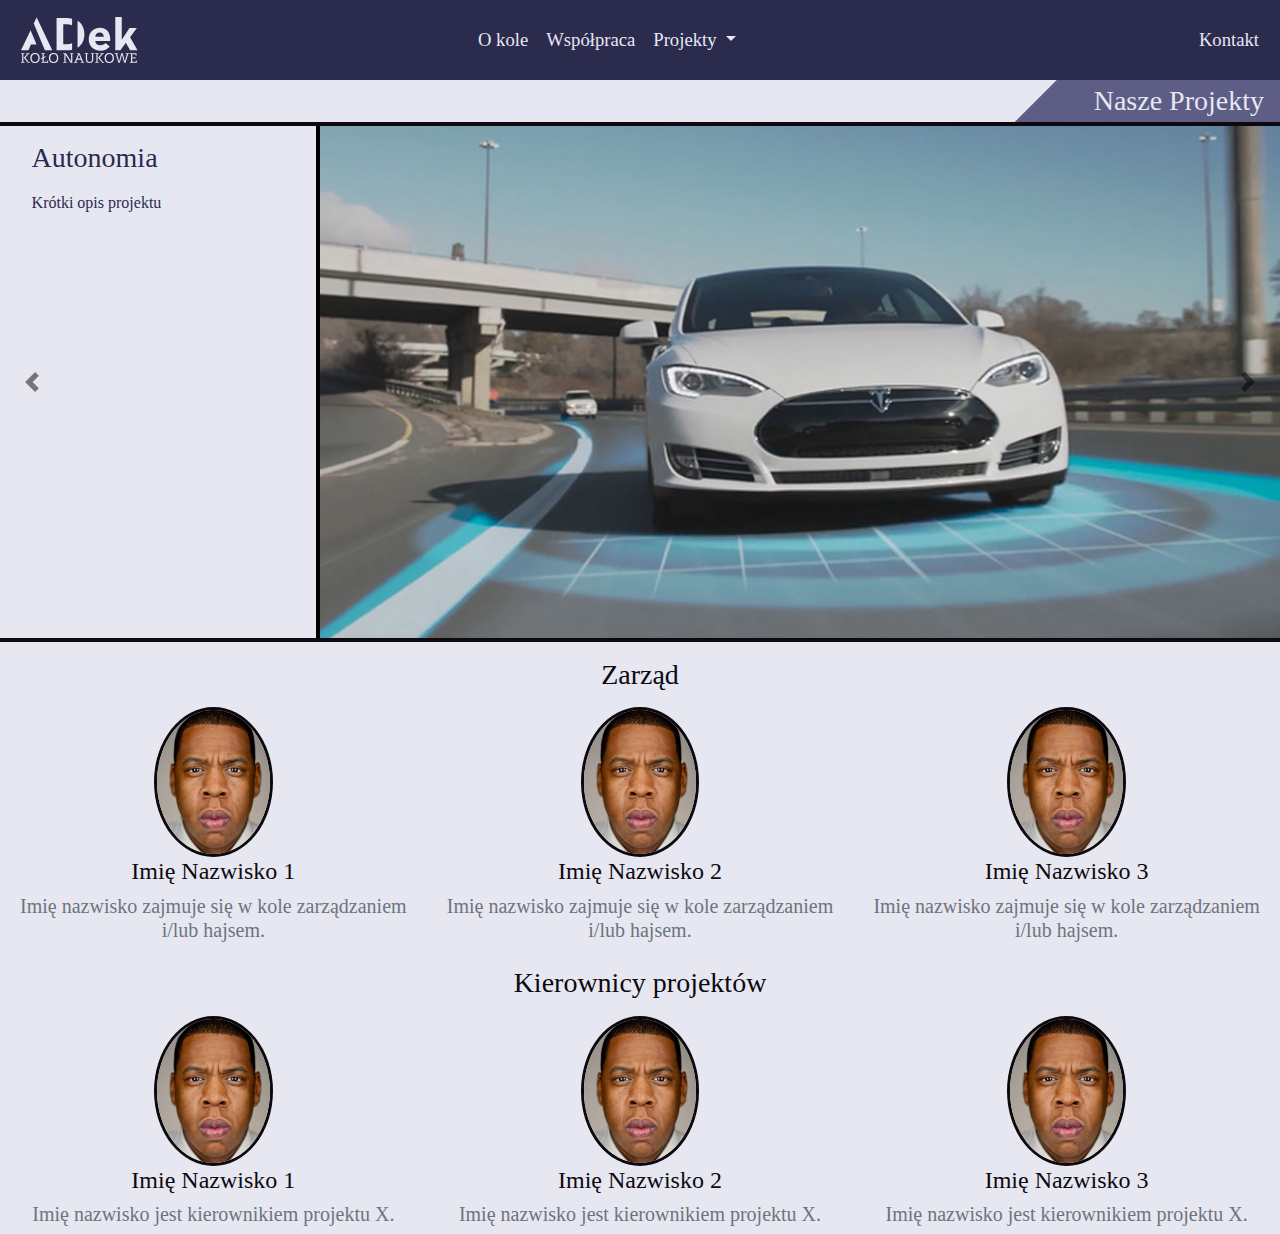
==== commit 1ae91fea: "Designed navbar, added more home content (people-templates)" ====
--- a/index.html
+++ b/index.html
@@ -80,6 +80,10 @@
   <!--MAIN-->
   <div class="container-fluid">
 
+    <div class="row mt-1 mb-1">
+      <h3 class="text-right A-text-ribbon mr-3 ml-auto">Nasze Projekty</h3>
+    </div>
+
     <!--Carousel-->
     <!--ADD CAROUSEL INDICATORS!!!-->
     <div id="carouselExampleControls" class="carousel slide w-100" data-ride="carousel">
@@ -89,7 +93,7 @@
         
         <!--Card 1-->
         <div class="carousel-item active">
-          <div class="A-carousel-desc">
+          <div class="A-carousel-desc A-theme-dark-comp">
             <h3 class="A-carousel-text">Autonomia</h3>
             <p class="A-carousel-text">Krótki opis projektu</p>
           </div>
@@ -100,7 +104,7 @@
 
         <!--Card 2-->
         <div class="carousel-item">
-          <div class="A-carousel-desc">
+          <div class="A-carousel-desc A-theme-dark-comp">
             <h3 class="A-carousel-text">Motocykl</h3>
             <p class="A-carousel-text">Krótki opis projektu</p>
           </div>
@@ -111,7 +115,7 @@
 
         <!--Card 3-->
         <div class="carousel-item">
-          <div class="A-carousel-desc">
+          <div class="A-carousel-desc A-theme-dark-comp">
             <h3 class="A-carousel-text">Karty</h3>
             <p class="A-carousel-text">Krótki opis projektu</p>
           </div>
@@ -119,10 +123,6 @@
             <img class="A-carousel-img" src="img/gokart.jpeg" alt="Car">
           </div>
         </div>
-
-
-        
-
       </div>
       
       <!--Carousel controls-->
@@ -132,11 +132,85 @@
       <a class="carousel-control-next" href="#carouselExampleControls" role="button" data-slide="next">
         <span class="carousel-control-next-icon" aria-hidden="true"></span>
       </a>
-      <!--Add carousel controls here-->
-
-    </div>
+      <!--Add carousel indicators here-->
+
+    </div>
+
+    <!--Title-->
+    <div class="row">
+      <div class="col-12"><h3 class="text-center A-text-black">Zarząd</h3></div>
+    </div>
+
+    <!--Pictures-->
+    <div class="row">
+
+      <!--Element 1. Change no. of columns if more items are to be added-->
+      <div class="col-lg-4 justify-content-center A-underline-container">
+        <img class="d-block round thinborder" src="img/face.jpg" alt="Zdjecie">
+        <h4 class="text-center A-underline-text A-text-black">Imię Nazwisko 1</h4>
+        <h5 class="text-center A-text-black text-muted">
+          Imię nazwisko zajmuje się w kole zarządzaniem i/lub hajsem.
+        </h5>
+      </div>
+
+      <!--Element 2. Change no. of columns if more items are to be added-->
+      <div class="col-lg-4 justify-content-center A-underline-container">
+        <img class="d-block round thinborder" src="img/face.jpg" alt="Zdjecie">
+        <h4 class="text-center A-underline-text A-text-black">Imię Nazwisko 2</h4>
+        <h5 class="text-center A-text-black text-muted">
+          Imię nazwisko zajmuje się w kole zarządzaniem i/lub hajsem.
+        </h5>
+      </div>
+
+      <!--Element 3. Change no. of columns if more items are to be added-->
+      <div class="col-lg-4 justify-content-center A-underline-container">
+        <img class="d-block round thinborder" src="img/face.jpg" alt="Zdjecie">
+        <h4 class="text-center A-underline-text A-text-black">Imię Nazwisko 3</h4>
+        <h5 class="text-center A-text-black text-muted">
+          Imię nazwisko zajmuje się w kole zarządzaniem i/lub hajsem.
+        </h5>
+      </div>
+    </div>
+
+    <!--Title-->
+    <div class="row">
+      <div class="col-12"><h3 class="text-center A-text-black">Kierownicy projektów</h3></div>
+    </div>
+
+    <!--Pictures-->
+    <div class="row">
+
+      <!--Element 1. Change no. of columns if more items are to be added-->
+      <div class="col-lg-4 justify-content-center A-underline-container">
+        <img class="d-block round thinborder" src="img/face.jpg" alt="Zdjecie">
+        <h4 class="text-center A-underline-text A-text-black">Imię Nazwisko 1</h4>
+        <h5 class="text-center A-text-black text-muted">
+          Imię nazwisko jest kierownikiem projektu X.
+        </h5>
+      </div>
+
+      <!--Element 2. Change no. of columns if more items are to be added-->
+      <div class="col-lg-4 justify-content-center A-underline-container">
+        <img class="d-block round thinborder" src="img/face.jpg" alt="Zdjecie">
+        <h4 class="text-center A-underline-text A-text-black">Imię Nazwisko 2</h4>
+        <h5 class="text-center A-text-black text-muted">
+          Imię nazwisko jest kierownikiem projektu X.
+        </h5>
+      </div>
+
+      <!--Element 3. Change no. of columns if more items are to be added-->
+      <div class="col-lg-4 justify-content-center A-underline-container">
+        <img class="d-block round thinborder" src="img/face.jpg" alt="Zdjecie">
+        <h4 class="text-center A-underline-text A-text-black">Imię Nazwisko 3</h4>
+        <h5 class="text-center A-text-black text-muted">
+          Imię nazwisko jest kierownikiem projektu X.
+        </h5>
+      </div>
+    </div>
+
+
+
+
   </div>
-
-
 </body>
 </html>--- a/style.css
+++ b/style.css
@@ -5,11 +5,14 @@
 ==============================================================================================*/
 /*==========================================
 ----------------TODO:-----------------------
--get info on navbar layout and subpages (content)
--navbar contact on right side
--fun shape in navbar?
+-fill home page with more content (cards?)
+-standardize, design and create subpages (esp. projects)
+-design, create contact subpage
+-design, create coop subpage
+-design and create bottom bar (content!?)
+-get info on more navbar content
 -standardize navbar and bottom bar across all pages
--play around with pseudo-elements
+-fix id/targeting in home carousel bc is still called 'CarouselExample...'
 ==========================================*/
 
 
@@ -33,14 +36,36 @@
 ---Global values / Bodies------
 =============================*/
 *{
+  margin: 0;
   padding: 0;
   font-family: var(--font-global);
 }
 
+:focus{
+  outline: none;
+  border-bottom: 0.1rem solid var(--color-off-white);
+}
+
+
+html{
+  block-size: 100%;
+  box-sizing: border-box;
+}
+
 body {
   background-color: var(--color-off-white); /*Nope*/
 }
 
+.row{
+  margin-top: 1rem;
+  margin-right: auto;
+  margin-bottom: 1rem;
+  margin-left: auto;
+}
+
+h3{
+  margin-bottom: 0;
+}
 
 
 /*=====================================
@@ -65,7 +90,12 @@
 /*Complementary, secondary theme to the dark theme*/
 .A-theme-dark-comp{
   background-color: var(--color-off-white);
-  color: var(--color-indigo-complementary);
+  color: var(--color-indigo-dark);
+}
+/*Invert colors on selection*/
+.A-theme-dark-comp ::selection{
+  background-color: var(--color-indigo-complementary);
+  color: var(--color-off-white);
 }
 
 /*Custom light theme*/
@@ -83,24 +113,104 @@
   color: var(--color-indigo-light);
 }
 
-
-/*==============================
-------------WIP PAGE------------ (DO NOT USE FOR OTHER PAGES)
-==============================*/
-#wip-body{
-  background-color: var(--color-off-white);
-}
-
-/*Video helper class*/
-.A-video-medium{
-  max-width: 75%;
-}
-/*Relict*/
-#wip-box {
+.A-text-black{
+  color: var(--color-black);
+}
+
+.A-text-black::selection{
+  color: var(--color-off-white);
+  background-color: var(--color-indigo-dark);
+}
+
+
+/*==========================================
+---------Custom general and pseudos---------
+==========================================*/
+/*Custom class animating background on hover
+Currently not in use*/
+.A-animate-background:hover::before{
+  transform: scaleX(1);
+  transform-origin: bottom left;
+}
+
+.A-animate-background:hover{
+  color: var(--color-off-white);
+}
+
+.A-animate-background::before{
+  content: " ";
+  display: block;
+  position: absolute;
+  top: 0; right: 0; bottom: 0; left: 0;
+  inset: 0 0 0 0;
+  background: var(--color-indigo-dark);
+  z-index: -1;
+  transition: transform .3s ease;
+}
+
+.A-animate-background::before{
+  transform: scaleX(0);
+  transform-origin: bottom right;
+}
+
+/*Text on a cool diagonally-cut-off ribbon*/
+.A-text-ribbon{
   position: relative;
-  width:200px;
-  height:200px;
-}
+  color: var(--color-off-white);
+}
+/*Create and position the after element as a diagonal background*/
+.A-text-ribbon::after{
+  content: " ";
+  position: absolute;
+  height: 700%;
+  width: 200%;
+  z-index: -1;
+  right: 0; top: 0;
+  background-color: var(--color-indigo-complementary);
+  transform:
+    translateX(30%)
+    translateY(-40%)
+    rotate(-45deg);
+}
+
+/*=======================================
+-----------Custom images, containers-----
+=======================================*/
+img.round{
+  border-radius: 50%;
+  max-width: 150px;
+  max-height: 150px;
+  width: max-content;
+  height: max-content;
+  display: block;
+  margin: auto;
+}
+
+img.thinborder{
+  border: 3px solid var(--color-black);
+}
+
+.A-underline-text{
+  position: relative;
+}
+
+/*Custom class for underlining text on hover*/
+.A-underline-text::after{
+  position: absolute;
+	content: " ";
+	width: 0%;
+	height: 0.3rem;
+  background-color: var(--color-black);
+	left: 50%;
+	bottom: -0.4rem;
+	transition: all 0.4s ease-in-out;
+}
+
+.A-underline-container:hover .A-underline-text::after{
+  width: 50%; /*Only change these two lines to change how the effect looks*/
+	left: 25%;
+}
+
 
 
 /*====================================
@@ -111,20 +221,45 @@
   padding: 0.75rem 0.75rem;
 }
 
+/*Fix navbrand movement on focus with higher sepcificity*/
+.nav-brand{
+  border: 0.1rem solid rgba(0,0,0,0);
+}
+a.nav-brand:focus{
+  border-bottom: 0.1rem solid var(--color-off-white);
+}
+
 /*Adjust navbar link size in relation to tallest element in navbar (Logo)*/
 a.nav-link{
   font-size: calc(var(--logo-inline-height) / 3);
   font-weight: 400;
+  border: 0.1rem solid rgba(0,0,0,0);
+}
+/*Fix navlink movement on focus with higher specificity*/
+a.nav-link:focus{
+  border-bottom: 0.1rem solid var(--color-off-white);
 }
 
 /*Fix dropdown menu behavior*/
 .dropdown-menu{
   top: calc(var(--logo-inline-height) / 1.75);
+  background-color: var(--color-off-white);
 }
 
 /*Adjust dropdown menu size to be same as navbar link font size*/
 a.dropdown-item{
   font-size: calc(var(--logo-inline-height) / 3);
+  color: var(--color-indigo-complementary);
+}
+/*Invert colors on hover*/
+a.dropdown-item:hover{
+  background-color: var(--color-indigo-complementary);
+  color: var(--color-off-white);
+}
+/*Emphasize colors on focus*/
+a.dropdown-item:focus{
+  color: var(--color-white);
+  background-color: var(--color-indigo-light);
 }
 
 /*Custom class to justify middle <ul> to the middle of the screen*/
@@ -141,18 +276,29 @@
   width: 5%;
 }
 
+.carousel-control-prev:focus, .carousel-control-next:focus{
+  border: none;
+}
+
 .carousel-control-prev-icon, .carousel-control-next-icon{
   filter: invert(1); /*Change icon colors to dark (black)*/
 }
 
-.carousel-item{
-  border: 4px solid var(--color-black );
-}
-
+.carousel{
+  border-bottom: 4px solid var(--color-black);
+  border-top: 4px solid var(--color-black);
+}
+
+/*Div wrapper for holding a carousel img*/
 .A-carousel-img-wrapper{
   display: inline-block;
   width: 75%;
   float: right;
+  /*Gradients. Both needed to work properly (fsr)*/
+  /*
+  mask-image        : linear-gradient(to right, rgba(0, 0, 0, 0), rgba(0, 0, 0, .5) 20%, rgba(0, 0, 0, 1) 40%);
+  -webkit-mask-image: linear-gradient(to right, rgba(0, 0, 0, 0), rgba(0, 0, 0, .5) 20%, rgba(0, 0, 0, 1) 40%);
+  */
 }
 
 /*IMPORTNANT ensure carousel images are all same height, so that carousel doesn't resize*/
@@ -174,10 +320,8 @@
 /*Text next to carousel images*/
 .A-carousel-text{
   margin: 5% 10%;
-  color: var(--color-indigo-dark);
   overflow: hidden;
 }
-
 
 
 /*======================================
@@ -241,3 +385,27 @@
   margin-left: 0;
 }
 
+
+
+
+
+/*==============================
+------------WIP PAGE------------ (DO NOT USE FOR OTHER PAGES)
+==============================*/
+#wip-body{
+  background-color: var(--color-off-white);
+}
+
+/*Video helper class*/
+.A-video-medium{
+  max-width: 75%;
+}
+/*Relict*/
+#wip-box {
+  position: relative;
+  width:200px;
+  height:200px;
+}
+
+
+
